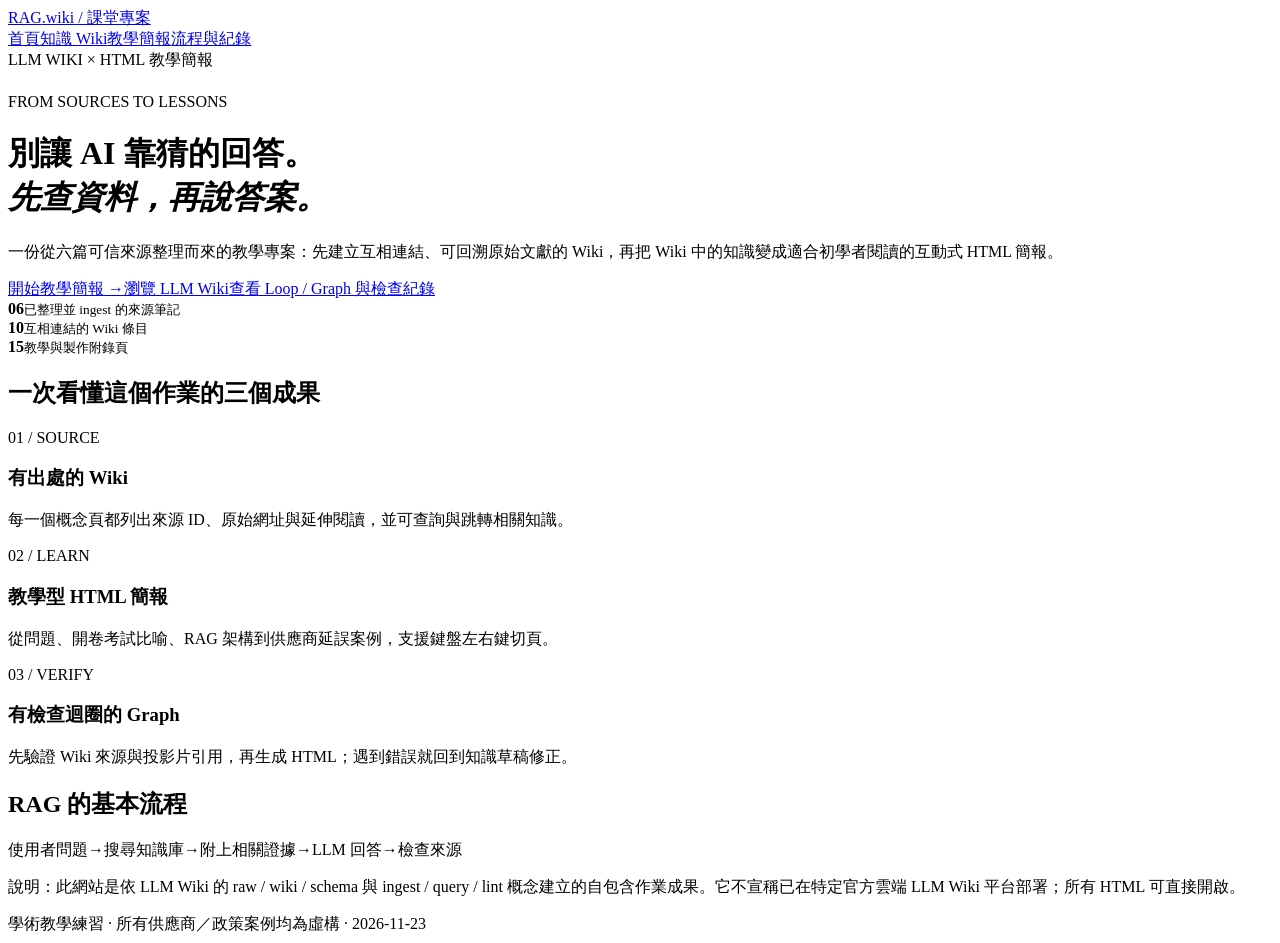
==== index.html @ 5bbf58af "Add files via upload" ====
<!doctype html><html lang="zh-Hant"><head><meta charset="utf-8"><meta name="viewport" content="width=device-width,initial-scale=1"><title>RAG 教學 Wiki · 作品入口</title><link rel="stylesheet" href="assets/site.css"></head><body><div class="bg-orb"></div><header class="global"><a class="brand" href="index.html">RAG<span>.wiki</span> / 課堂專案</a><nav><a class="active" href="index.html">首頁</a><a href="wiki.html">知識 Wiki</a><a href="slides.html">教學簡報</a><a href="workflow.html">流程與紀錄</a></nav></header><main class="container"><div class="hero"><span class="pill">LLM WIKI × HTML 教學簡報</span><div class="eyebrow" style="margin-top:22px">FROM SOURCES TO LESSONS</div><h1>別讓 AI 靠猜的回答。<br><em>先查資料，再說答案。</em></h1><p>一份從六篇可信來源整理而來的教學專案：先建立互相連結、可回溯原始文獻的 Wiki，再把 Wiki 中的知識變成適合初學者閱讀的互動式 HTML 簡報。</p><div class="actions"><a class="btn primary" href="slides.html">開始教學簡報 →</a><a class="btn" href="wiki.html">瀏覽 LLM Wiki</a><a class="btn" href="workflow.html">查看 Loop / Graph 與檢查紀錄</a></div><div class="stats"><div class="stat"><strong>06</strong><small>已整理並 ingest 的來源筆記</small></div><div class="stat"><strong>10</strong><small>互相連結的 Wiki 條目</small></div><div class="stat"><strong>15</strong><small>教學與製作附錄頁</small></div></div></div><h2 class="section-title">一次看懂這個作業的三個成果</h2><div class="feature-grid"><div class="feature"><div class="num">01 / SOURCE</div><h3>有出處的 Wiki</h3><p>每一個概念頁都列出來源 ID、原始網址與延伸閱讀，並可查詢與跳轉相關知識。</p></div><div class="feature"><div class="num">02 / LEARN</div><h3>教學型 HTML 簡報</h3><p>從問題、開卷考試比喻、RAG 架構到供應商延誤案例，支援鍵盤左右鍵切頁。</p></div><div class="feature"><div class="num">03 / VERIFY</div><h3>有檢查迴圈的 Graph</h3><p>先驗證 Wiki 來源與投影片引用，再生成 HTML；遇到錯誤就回到知識草稿修正。</p></div></div><h2 class="section-title">RAG 的基本流程</h2><div class="diagram"><span class="node">使用者問題</span><span class="arrow">→</span><span class="node">搜尋知識庫</span><span class="arrow">→</span><span class="node">附上相關證據</span><span class="arrow">→</span><span class="node">LLM 回答</span><span class="arrow">→</span><span class="node">檢查來源</span></div><p style="color:var(--muted)">說明：此網站是依 LLM Wiki 的 raw / wiki / schema 與 ingest / query / lint 概念建立的自包含作業成果。它不宣稱已在特定官方雲端 LLM Wiki 平台部署；所有 HTML 可直接開啟。</p></main><footer class="foot">學術教學練習 · 所有供應商／政策案例均為虛構 · 2026-11-23</footer></body></html>
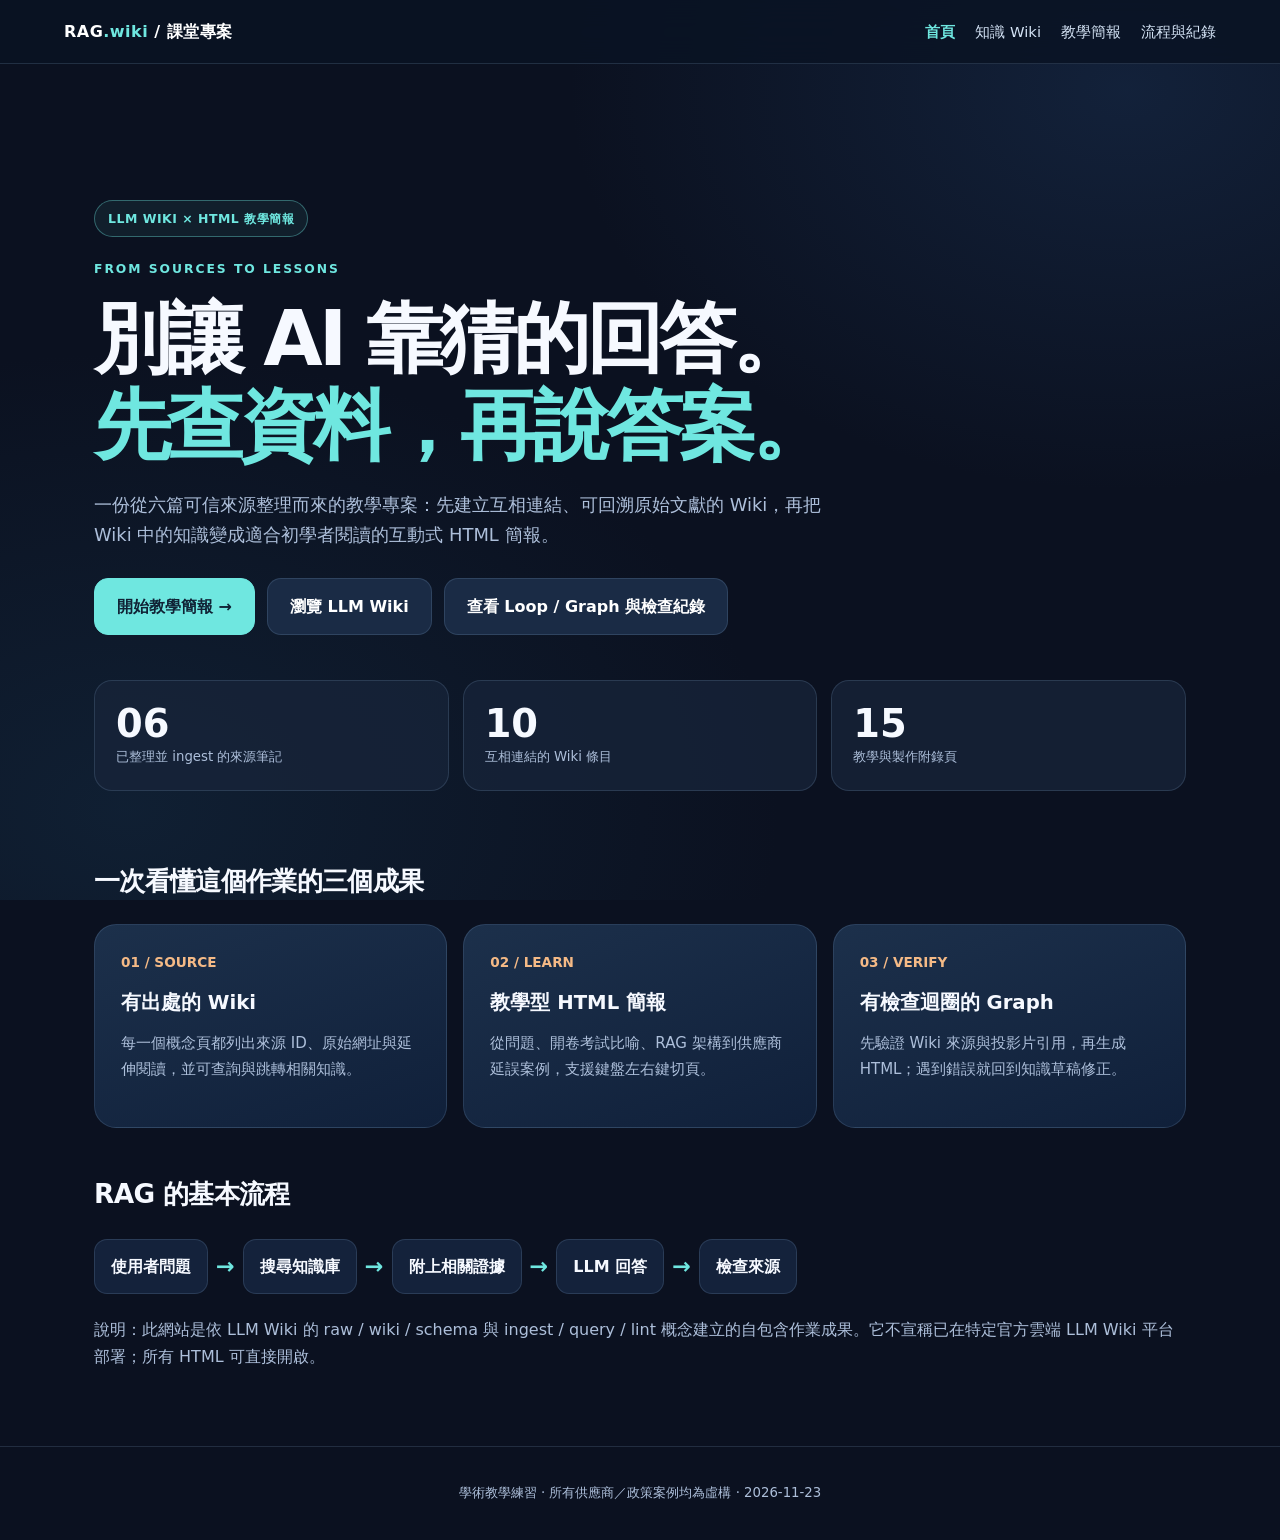
==== commit 286a6837: "Add files via upload" ====
--- a/index.html
+++ b/index.html
@@ -1 +1,14 @@
-<!doctype html><html lang="zh-Hant"><head><meta charset="utf-8"><meta name="viewport" content="width=device-width,initial-scale=1"><title>RAG 教學 Wiki · 作品入口</title><link rel="stylesheet" href="assets/site.css"></head><body><div class="bg-orb"></div><header class="global"><a class="brand" href="index.html">RAG<span>.wiki</span> / 課堂專案</a><nav><a class="active" href="index.html">首頁</a><a href="wiki.html">知識 Wiki</a><a href="slides.html">教學簡報</a><a href="workflow.html">流程與紀錄</a></nav></header><main class="container"><div class="hero"><span class="pill">LLM WIKI × HTML 教學簡報</span><div class="eyebrow" style="margin-top:22px">FROM SOURCES TO LESSONS</div><h1>別讓 AI 靠猜的回答。<br><em>先查資料，再說答案。</em></h1><p>一份從六篇可信來源整理而來的教學專案：先建立互相連結、可回溯原始文獻的 Wiki，再把 Wiki 中的知識變成適合初學者閱讀的互動式 HTML 簡報。</p><div class="actions"><a class="btn primary" href="slides.html">開始教學簡報 →</a><a class="btn" href="wiki.html">瀏覽 LLM Wiki</a><a class="btn" href="workflow.html">查看 Loop / Graph 與檢查紀錄</a></div><div class="stats"><div class="stat"><strong>06</strong><small>已整理並 ingest 的來源筆記</small></div><div class="stat"><strong>10</strong><small>互相連結的 Wiki 條目</small></div><div class="stat"><strong>15</strong><small>教學與製作附錄頁</small></div></div></div><h2 class="section-title">一次看懂這個作業的三個成果</h2><div class="feature-grid"><div class="feature"><div class="num">01 / SOURCE</div><h3>有出處的 Wiki</h3><p>每一個概念頁都列出來源 ID、原始網址與延伸閱讀，並可查詢與跳轉相關知識。</p></div><div class="feature"><div class="num">02 / LEARN</div><h3>教學型 HTML 簡報</h3><p>從問題、開卷考試比喻、RAG 架構到供應商延誤案例，支援鍵盤左右鍵切頁。</p></div><div class="feature"><div class="num">03 / VERIFY</div><h3>有檢查迴圈的 Graph</h3><p>先驗證 Wiki 來源與投影片引用，再生成 HTML；遇到錯誤就回到知識草稿修正。</p></div></div><h2 class="section-title">RAG 的基本流程</h2><div class="diagram"><span class="node">使用者問題</span><span class="arrow">→</span><span class="node">搜尋知識庫</span><span class="arrow">→</span><span class="node">附上相關證據</span><span class="arrow">→</span><span class="node">LLM 回答</span><span class="arrow">→</span><span class="node">檢查來源</span></div><p style="color:var(--muted)">說明：此網站是依 LLM Wiki 的 raw / wiki / schema 與 ingest / query / lint 概念建立的自包含作業成果。它不宣稱已在特定官方雲端 LLM Wiki 平台部署；所有 HTML 可直接開啟。</p></main><footer class="foot">學術教學練習 · 所有供應商／政策案例均為虛構 · 2026-11-23</footer></body></html>
+<!doctype html><html lang="zh-Hant"><head><meta charset="utf-8"><meta name="viewport" content="width=device-width,initial-scale=1"><title>RAG 教學 Wiki · 作品入口</title><style>
+:root{--bg:#0b1120;--bg2:#101a2f;--surface:#14223b;--surface2:#1a2b45;--line:rgba(170,206,245,.15);--text:#f6f9ff;--muted:#adbfda;--cyan:#6fe7e0;--peach:#f5ba86;--gold:#f6d576;--lav:#b2a7fa;--shadow:0 20px 50px rgba(0,0,0,.23)}
+*{box-sizing:border-box}html{scroll-behavior:smooth}body{margin:0;color:var(--text);background:var(--bg);font-family:'DM Sans','Noto Sans TC',system-ui,sans-serif;line-height:1.7}a{color:var(--cyan);text-decoration:none}a:hover{text-decoration:underline}button,input{font:inherit}button{cursor:pointer}button:focus-visible,input:focus-visible,a:focus-visible{outline:3px solid var(--cyan);outline-offset:3px}
+.bg-orb{position:fixed;inset:0;z-index:-1;pointer-events:none;background:radial-gradient(ellipse at 88% 10%,#22426e55 0%,transparent 35%),radial-gradient(ellipse at 10% 90%,#17354f66 0%,transparent 40%),var(--bg)}
+header.global{display:flex;align-items:center;justify-content:space-between;gap:20px;padding:18px max(5vw,24px);border-bottom:1px solid var(--line);background:#0a1324d9;position:sticky;top:0;z-index:30;backdrop-filter:blur(18px)}.brand{font-weight:900;letter-spacing:.03em;color:white;white-space:nowrap}.brand span{color:var(--cyan)}nav{display:flex;gap:20px;align-items:center;flex-wrap:wrap}nav a{font-size:.92rem;color:#d4e3f5}nav a.active{color:var(--cyan);font-weight:800}
+.eyebrow{color:var(--cyan);letter-spacing:.16em;text-transform:uppercase;font-weight:800;font-size:.77rem}.container{max-width:1140px;margin:0 auto;padding:60px 24px}.hero{padding:76px 0 24px}.hero h1{font-weight:900;font-size:clamp(2.5rem,6vw,5.3rem);line-height:1.13;letter-spacing:-.05em;margin:16px 0 20px}.hero h1 em{color:var(--cyan);font-style:normal}.hero p{max-width:730px;color:var(--muted);font-size:1.12rem}.pill{display:inline-block;border:1px solid #6fe7e05e;background:#6fe7e011;border-radius:100px;padding:7px 13px;color:var(--cyan);font-size:.78rem;font-weight:800;letter-spacing:.04em}.btn{display:inline-flex;align-items:center;justify-content:center;border-radius:14px;padding:14px 22px;font-weight:800;border:1px solid var(--line);gap:10px;color:white;background:var(--surface2);text-decoration:none!important;transition:transform .15s,background .15s}.btn:hover{transform:translateY(-3px);background:#273d60}.btn.primary{background:var(--cyan);border-color:var(--cyan);color:#102235}.btn.primary:hover{background:#b2fff9}.actions{display:flex;flex-wrap:wrap;gap:12px;margin-top:27px}.stats{display:grid;grid-template-columns:repeat(3,1fr);gap:14px;margin-top:45px}.stat{border:1px solid var(--line);background:#17243ac9;border-radius:18px;padding:21px}.stat strong{display:block;font-size:2.4rem;line-height:1.15}.stat small{display:block;color:var(--muted)}.section-title{font-size:1.65rem;margin:44px 0 20px;letter-spacing:-.025em}.feature-grid{display:grid;grid-template-columns:repeat(3,1fr);gap:16px}.feature{padding:26px;border-radius:22px;background:linear-gradient(160deg,#1c304b,#10203a);border:1px solid var(--line);min-height:204px}.feature .num{font-size:.85rem;color:var(--peach);font-weight:800}.feature h3{font-size:1.23rem;margin:12px 0}.feature p{color:var(--muted);font-size:.94rem;margin:0}.diagram{display:flex;align-items:center;gap:8px;flex-wrap:wrap;margin:22px 0}.node{background:var(--surface);padding:13px 16px;border-radius:13px;border:1px solid var(--line);font-weight:700}.arrow{color:var(--cyan);font-size:1.4rem;font-weight:800}.foot{padding:35px 24px;text-align:center;color:var(--muted);font-size:.83rem;border-top:1px solid var(--line)}
+/* Wiki */
+.wiki-shell{max-width:1480px;margin:auto;display:grid;grid-template-columns:minmax(240px,300px) minmax(0,1fr);min-height:calc(100vh - 66px)}.wiki-sidebar{padding:29px 21px;border-right:1px solid var(--line);position:sticky;top:69px;height:calc(100vh - 69px);overflow:auto;background:#101b30}.wiki-sidebar h2{font-size:1.1rem;margin-top:0}.search{width:100%;border:1px solid #38506c;padding:12px 15px;background:#0b1729;color:white;border-radius:13px;outline:none}.wiki-link{display:block;padding:11px 13px;color:#c5d5e9!important;border-radius:10px;margin-top:7px;border:1px solid transparent;font-size:.92rem}.wiki-link:hover{background:#1c2a44;text-decoration:none}.wiki-link.selected{background:#1b3e4d;border-color:#5cd2ca;color:white!important}.wiki-main{padding:45px clamp(25px,5vw,90px) 90px;min-width:0}.wiki-main h1{font-weight:900;font-size:clamp(2rem,3.7vw,3.6rem);line-height:1.2;letter-spacing:-.035em;margin:10px 0}.wiki-main .lead{font-size:1.1rem;color:var(--muted)}.wiki-main section{padding:19px 0;border-bottom:1px solid var(--line)}.wiki-main section h2{font-size:1.28rem;margin-bottom:9px}.wiki-main section p{margin:0;color:#d8e6f9}.related{margin-top:24px;display:flex;gap:9px;flex-wrap:wrap}.chip{background:#1c3347;border:1px solid #315d73;border-radius:30px;padding:6px 13px;font-size:.86rem;color:#adf4ec}.source-items{display:grid;gap:13px;margin:18px 0}.source-item{border:1px solid var(--line);background:#15263c;border-radius:14px;padding:14px 18px}.source-item strong{color:var(--gold)}.source-item .source-meta{color:var(--muted);font-size:.8rem}.source-item a{overflow-wrap:anywhere}.mini-tag{color:#b8ecf1;font-size:.76rem;font-weight:800;letter-spacing:.07em}.note{padding:17px 21px;background:#172b40;border-left:3px solid var(--peach);border-radius:7px;color:#fae5cf}.mini-help{font-size:.81rem;color:var(--muted);margin-top:7px}.sources-table{width:100%;border-collapse:collapse;margin-top:25px}.sources-table td,.sources-table th{padding:15px;border-bottom:1px solid var(--line);text-align:left;vertical-align:top}.sources-table th{color:var(--muted);font-size:.82rem}
+/* Slides */
+body.deck-body{overflow:hidden;background:#080f1e}.deck-top{display:flex;align-items:center;justify-content:space-between;position:fixed;z-index:100;top:0;left:0;right:0;padding:15px 26px;background:#080f1ce0;border-bottom:1px solid var(--line);backdrop-filter:blur(15px);gap:12px}.deck-top .meta{font-size:.78rem;color:var(--muted);white-space:nowrap}.deck-top nav a{font-size:.8rem}.deck-main{position:absolute;inset:65px 0 74px;display:flex;align-items:center;justify-content:center;padding:26px}.slide{position:relative;width:min(1250px,100%);height:100%;max-height:760px;aspect-ratio:16 / 9;background:linear-gradient(145deg,#172947,#101c31 65%,#0e1d32);border:1px solid #28415f;border-radius:25px;box-shadow:var(--shadow);overflow:auto;padding:clamp(28px,5vw,64px) clamp(26px,6vw,80px)}.slide:before{content:'';pointer-events:none;position:absolute;right:-50px;top:-120px;width:480px;height:450px;border-radius:50%;border:90px solid rgba(73,197,206,.04);transform:rotate(-15deg)}.slide>*{position:relative;z-index:1}.slide .kicker{font-size:.85rem;text-transform:uppercase;color:var(--cyan);font-weight:800;letter-spacing:.18em}.slide h1{font-size:clamp(2rem,4vw,4.5rem);letter-spacing:-.05em;line-height:1.14;margin:20px 0}.slide p.lead{font-size:clamp(1rem,1.7vw,1.4rem);color:#bfcee3;max-width:850px;line-height:1.8}.slide .content-grid{display:grid;grid-template-columns:1fr 1fr;gap:20px;margin:35px 0 22px}.slide .point{padding:22px;border-radius:17px;background:#1d3453a8;border:1px solid #385172;display:flex;gap:13px;align-items:flex-start;font-size:clamp(.94rem,1.6vw,1.2rem);line-height:1.6}.slide .point .marker{display:flex;flex:none;align-items:center;justify-content:center;width:29px;height:29px;border-radius:9px;background:#2c746f;color:#dafffa;font-size:.84rem;font-weight:900}.slide .point strong{color:var(--gold)}.slide .point:nth-child(2n) .marker{background:#73553b;color:#ffddb1}.slide .point:nth-child(3n) .marker{background:#544c8c;color:#e4dfff}.slide.cover h1{font-size:clamp(3rem,7vw,6.5rem);max-width:900px}.slide.cover .content-grid{grid-template-columns:repeat(3,1fr)}.slide.cover .point{font-size:1rem}.slide .trail{display:flex;gap:7px;align-items:center;flex-wrap:wrap;margin:29px 0}.slide .trail .step{background:#1a4361;padding:13px 19px;border-radius:12px;color:#d9f7fb;font-weight:800}.slide .trail .arr{color:var(--cyan);font-weight:900}.slide blockquote{border-left:4px solid var(--cyan);padding:17px 26px;margin:30px 0;background:#1c344b;border-radius:8px;font-size:1.1rem}.deck-bottom{position:fixed;z-index:100;left:0;right:0;bottom:0;display:flex;justify-content:space-between;align-items:center;gap:10px;padding:10px 26px;background:#080f1cf5;border-top:1px solid var(--line)}.deck-bottom .small-links{font-size:.77rem;color:var(--muted);overflow:hidden;text-overflow:ellipsis;white-space:nowrap}.deck-buttons{display:flex;align-items:center;gap:10px}.round{border-radius:12px;padding:8px 13px;background:#183450;border:1px solid #2b4e69;color:white}.round:hover{background:#29506c}.progress-track{height:3px;position:fixed;bottom:67px;background:#1c3450;left:0;right:0;z-index:99}.progress{height:100%;width:0;background:var(--cyan);transition:width .2s}.kbd{color:#8ea6c7;font-size:.75rem}.source-foot{display:flex;align-items:center;gap:11px;flex-wrap:wrap;margin-top:22px}.source-foot a{color:#aff4eb;border:1px solid #416b73;border-radius:9px;padding:4px 10px;font-size:.77rem;background:#153444}.deck-bottom a{text-decoration:none}.deck-index{width:64px;text-align:center;color:#c6d8ed;font-size:.83rem}.hint{font-size:.82rem;color:var(--muted);margin-top:14px}
+@media(max-width:800px){header.global{padding:14px 17px}nav{gap:11px}.feature-grid{grid-template-columns:1fr}.stats{grid-template-columns:repeat(3,1fr)}.stat{padding:15px}.stat strong{font-size:1.65rem}.container{padding:34px 19px}.wiki-shell{display:block}.wiki-sidebar{position:static;height:auto;max-height:280px;overflow:auto;border-right:none;border-bottom:1px solid var(--line)}.wiki-main{padding:26px 20px 75px}.deck-top{padding:11px 15px}.deck-main{inset:58px 0 68px;padding:10px}.slide{aspect-ratio:auto;padding:24px 22px;border-radius:15px}.slide .content-grid{grid-template-columns:1fr;gap:9px;margin:19px 0}.slide .point{font-size:.96rem;padding:13px}.slide.cover .content-grid{grid-template-columns:1fr}.slide h1{font-size:2rem}.slide.cover h1{font-size:2.7rem}.slide p.lead{font-size:1rem}.deck-bottom{padding:9px 13px}.deck-bottom .small-links{max-width:40vw}.deck-top nav{gap:9px}.kbd{display:none}.progress-track{bottom:61px}}
+@media(prefers-reduced-motion:reduce){*{transition:none!important;scroll-behavior:auto!important}}
+
+</style></head><body><div class="bg-orb"></div><header class="global"><a class="brand" href="index.html">RAG<span>.wiki</span> / 課堂專案</a><nav><a class="active" href="index.html">首頁</a><a href="wiki.html">知識 Wiki</a><a href="slides.html">教學簡報</a><a href="workflow.html">流程與紀錄</a></nav></header><main class="container"><div class="hero"><span class="pill">LLM WIKI × HTML 教學簡報</span><div class="eyebrow" style="margin-top:22px">FROM SOURCES TO LESSONS</div><h1>別讓 AI 靠猜的回答。<br><em>先查資料，再說答案。</em></h1><p>一份從六篇可信來源整理而來的教學專案：先建立互相連結、可回溯原始文獻的 Wiki，再把 Wiki 中的知識變成適合初學者閱讀的互動式 HTML 簡報。</p><div class="actions"><a class="btn primary" href="slides.html">開始教學簡報 →</a><a class="btn" href="wiki.html">瀏覽 LLM Wiki</a><a class="btn" href="workflow.html">查看 Loop / Graph 與檢查紀錄</a></div><div class="stats"><div class="stat"><strong>06</strong><small>已整理並 ingest 的來源筆記</small></div><div class="stat"><strong>10</strong><small>互相連結的 Wiki 條目</small></div><div class="stat"><strong>15</strong><small>教學與製作附錄頁</small></div></div></div><h2 class="section-title">一次看懂這個作業的三個成果</h2><div class="feature-grid"><div class="feature"><div class="num">01 / SOURCE</div><h3>有出處的 Wiki</h3><p>每一個概念頁都列出來源 ID、原始網址與延伸閱讀，並可查詢與跳轉相關知識。</p></div><div class="feature"><div class="num">02 / LEARN</div><h3>教學型 HTML 簡報</h3><p>從問題、開卷考試比喻、RAG 架構到供應商延誤案例，支援鍵盤左右鍵切頁。</p></div><div class="feature"><div class="num">03 / VERIFY</div><h3>有檢查迴圈的 Graph</h3><p>先驗證 Wiki 來源與投影片引用，再生成 HTML；遇到錯誤就回到知識草稿修正。</p></div></div><h2 class="section-title">RAG 的基本流程</h2><div class="diagram"><span class="node">使用者問題</span><span class="arrow">→</span><span class="node">搜尋知識庫</span><span class="arrow">→</span><span class="node">附上相關證據</span><span class="arrow">→</span><span class="node">LLM 回答</span><span class="arrow">→</span><span class="node">檢查來源</span></div><p style="color:var(--muted)">說明：此網站是依 LLM Wiki 的 raw / wiki / schema 與 ingest / query / lint 概念建立的自包含作業成果。它不宣稱已在特定官方雲端 LLM Wiki 平台部署；所有 HTML 可直接開啟。</p></main><footer class="foot">學術教學練習 · 所有供應商／政策案例均為虛構 · 2026-11-23</footer></body></html>
